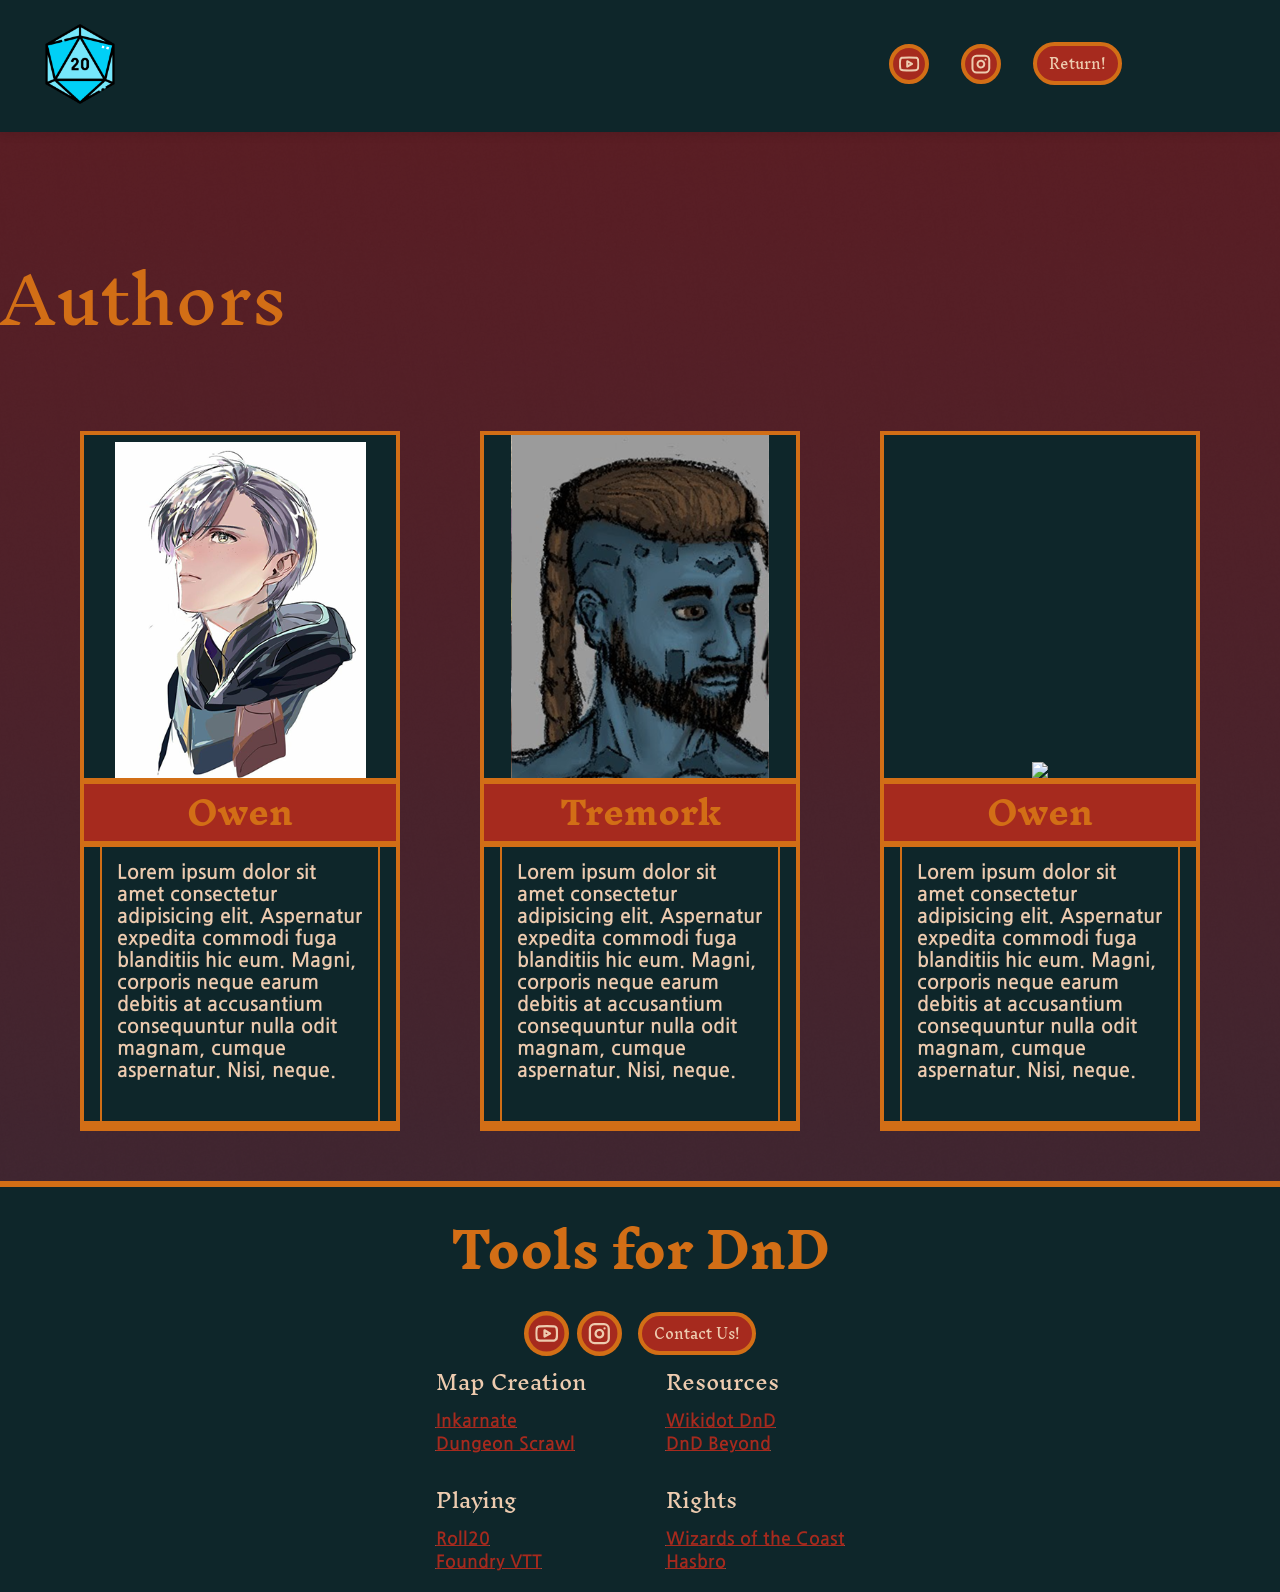
==== Contact.html @ 230462bc "Página Contacto Los divs son responsive solo que falta agregar mis imágenes, texto de relleno y arre" ====
<!DOCTYPE html>
<html>
	<head>
		<meta charset="UTF-8" name="viewport" content="width=device-width, initial-scale=1.0">
		<title>Discover DnD!</title>
		<link rel="preconnect" href="https://fonts.googleapis.com">
<link rel="preconnect" href="https://fonts.gstatic.com" crossorigin>
<link href="https://fonts.googleapis.com/css2?family=Audiowide&family=Inknut+Antiqua:wght@300;400;500;600;700;800;900&family=Space+Grotesk:wght@300..700&display=swap" rel="stylesheet">
		<link rel="stylesheet" href="Css/fonts.css">
		<link rel="stylesheet" href="Css/texts.css">
		<link rel="stylesheet" href="Css/buttons.css">
		<link rel="stylesheet" href="Css/footer.css">
		<link rel="stylesheet" href="Css/navbar.css">
		<link rel="stylesheet" href="Css/responsive.css">
        <link rel="stylesheet" href="Css/Contact.css">
		<style>

			.center{
				display: flex;
  justify-content: center;
  align-items: center;
			}

			.column{
				flex-direction: column;
				gap: 1px;
			}
			.caja{
				margin: 0; padding: 0;/*
				border-width: 5px;
				border-color: aqua;
				border-style: dashed;*/

				top: 0;
				left: 0;
			}

		</style>
		
	</head>
	<body style="margin: 0; background-image: url('/Images/Background.png'); background-size: cover;">
		<header>
				<nav>
					<div class="nav-container">
						<div class="cajaDado">
							<img src="Images/Dado.png" 
								alt="Dado Interactuable" 
								style="width: 100%; max-width: 80px; cursor: pointer;"
								onClick="TirarDado()">
						</div>
					<div class="caja1">
						<div class="cajaImagen">
							<svg width="40" height="40" viewBox="0 0 59 59" fill="none" xmlns="http://www.w3.org/2000/svg">
								<circle cx="29.5" cy="29.5" r="26.5" fill="#A62A1E" stroke="#D26E16" stroke-width="6"/>
								<g clip-path="url(#clip0_2013_942)">
								<path d="M42.7669 22.8074C42.6198 22.2198 42.3203 21.6814 41.8985 21.2466C41.4768 20.8118 40.9477 20.496 40.3648 20.3311C38.2352 19.811 29.7165 19.811 29.7165 19.811C29.7165 19.811 21.1977 19.811 19.0681 20.3806C18.4852 20.5455 17.9561 20.8613 17.5344 21.2961C17.1126 21.7309 16.8131 22.2693 16.666 22.857C16.2762 25.0183 16.0856 27.2108 16.0964 29.407C16.0825 31.6197 16.2732 33.8289 16.666 36.0065C16.8281 36.5759 17.1344 37.0938 17.5552 37.5103C17.976 37.9267 18.497 38.2276 19.0681 38.3838C21.1977 38.9534 29.7165 38.9534 29.7165 38.9534C29.7165 38.9534 38.2352 38.9534 40.3648 38.3838C40.9477 38.2189 41.4768 37.9031 41.8985 37.4683C42.3203 37.0335 42.6198 36.4951 42.7669 35.9074C43.1537 33.7624 43.3443 31.5866 43.3365 29.407C43.3504 27.1943 43.1597 24.985 42.7669 22.8074Z" stroke="#EDCBAF" stroke-width="3" stroke-linecap="round" stroke-linejoin="round"/>
								<path d="M26.9305 33.4558L34.0501 29.407L26.9305 25.3581V33.4558Z" stroke="#EDCBAF" stroke-width="3" stroke-linecap="round" stroke-linejoin="round"/>
								</g>
								<defs>
								<clipPath id="clip0_2013_942">
								<rect width="29.7164" height="29.7164" fill="white" transform="translate(14.8584 14.8584)"/>
								</clipPath>
								</defs>
							</svg> 
						</div>

						<div class="cajaImagen">
							<svg width="40" height="40" viewBox="0 0 59 59" fill="none" xmlns="http://www.w3.org/2000/svg">
								<circle cx="29.5" cy="29.5" r="26.5" fill="#A62A1E" stroke="#D26E16" stroke-width="6"/>
								<path d="M36.0937 22.9068H36.1061M23.0928 17.335H35.4746C38.8938 17.335 41.6656 20.1067 41.6656 23.5259V35.9077C41.6656 39.3269 38.8938 42.0987 35.4746 42.0987H23.0928C19.6736 42.0987 16.9019 39.3269 16.9019 35.9077V23.5259C16.9019 20.1067 19.6736 17.335 23.0928 17.335ZM34.2365 28.9368C34.3893 29.9672 34.2132 31.0197 33.7335 31.9443C33.2537 32.869 32.4945 33.6188 31.564 34.0872C30.6335 34.5556 29.579 34.7186 28.5504 34.5531C27.5219 34.3876 26.5718 33.902 25.8352 33.1654C25.0985 32.4287 24.6129 31.4786 24.4474 30.4501C24.2819 29.4216 24.445 28.3671 24.9133 27.4365C25.3817 26.506 26.1315 25.7469 27.0562 25.2671C27.9809 24.7873 29.0333 24.6113 30.0638 24.7641C31.1149 24.9199 32.088 25.4097 32.8394 26.1611C33.5908 26.9125 34.0806 27.8856 34.2365 28.9368Z" stroke="#EDCBAF" stroke-width="3" stroke-linecap="round" stroke-linejoin="round"/>
							</svg>
						</div>
						<div id="contact" >
							<a href="./index.html"><button class="button">Return!</button></a>

						</div>
					</div>               

				</nav>
							<!-- AQUÍ es donde aparecerá el número -->
				<div id="NavNumber">0</div>
		</header>
<main>
      <br> <br> <br> <br> <br> <br> <br> <br> <br> <br> <br> <br> 
    <h1> Authors</h1>
        <div class="caja principal" >
            <!--Iker-->
            <div class="caja integrantes" onclick="toggleAutor(this)" >
                <div class="caja foto">
                    <img src="./Images/Owen.png" 
                        data-img1= "./Images/Owen.png" 
                        data-img2="./Images/Iker.png">
                </div>
                <div class="caja nombre">
                    <h3 data-t1="Owen"
                    data-t2="Iker Rero">
                    Owen
                    </h3>
                </div>
                <div class="caja text">
                    <p data-p1 ="Lorem Ipsum is simply dummy text of the printing and typesetting. levae me aloina type shit haha."
                    data-p2 ="Experto en diseño de interfaces y experiencia de usuario con más de 10 años en la industria " >
                        Lorem ipsum dolor sit amet consectetur adipisicing elit. Aspernatur expedita commodi fuga blanditiis hic eum. Magni, corporis neque earum debitis at accusantium consequuntur nulla odit magnam, cumque aspernatur. Nisi, neque.
                    </p>
                </div>

            </div> 
            <!--Adri-->
             <div class="caja integrantes" onclick="toggleAutor(this)" >
                <div class="caja foto">
                    <img src="./Images/Tremork.png" 
                        data-img1="./Images/Tremork.png" 
                        data-img2="./Images/Adri.png">
                </div>
                <div class="caja nombre">
                    <h3 data-t1="Tremork"
                    data-t2="Adrián García">
                    Tremork
                    </h3>
                </div>
                <div class="caja text">
                    <p data-p1 ="Lorem Ipsum is simply dummy text of the printing and typesetting. levae me aloina type shit haha."
                    data-p2 ="Mi objetivo es crear productos digitales que impacten positivamente en la vida de las personas" >
                        Lorem ipsum dolor sit amet consectetur adipisicing elit. Aspernatur expedita commodi fuga blanditiis hic eum. Magni, corporis neque earum debitis at accusantium consequuntur nulla odit magnam, cumque aspernatur. Nisi, neque.
                    </p>
                </div>

            </div>
            <!--Sergio-->
             <div class="caja integrantes" onclick="toggleAutor(this)" >
                <div class="caja foto">
                    <img src="https://i.imgur.com/8nNfH0R.png" 
                        data-img1="https://i.imgur.com/8nNfH0R.png" 
                        data-img2="https://i.imgur.com/O6S6W8G.png">
                </div>
                <div class="caja nombre">
                    <h3 data-t1="Owen"
                    data-t2="Sergio Alonso">
                    Owen
                    </h3>
                </div>
                <div class="caja text">
                    <p data-p1 ="Lorem Ipsum is simply dummy text of the printing and typesetting. levae me aloina type shit haha."
                    data-p2 ="Dominio de herramientas como Figma, Adobe Suite y desarrollo frontend con React y Tailwind CSS " >
                        Lorem ipsum dolor sit amet consectetur adipisicing elit. Aspernatur expedita commodi fuga blanditiis hic eum. Magni, corporis neque earum debitis at accusantium consequuntur nulla odit magnam, cumque aspernatur. Nisi, neque.
                    </p>
                </div>

            </div>

        </div>    
</main>
		<footer>
			
			<div class="footer-top">
				<h2 class="center" style="text-align: center;">Tools for DnD</h2>
				<div class="footer-top">
					<div class="socials">
						<a href="https://www.youtube.com/@DNDWizards"> <svg width="45" height="45" viewBox="0 0 59 59" fill="none" xmlns="http://www.w3.org/2000/svg"> <circle cx="29.5" cy="29.5" r="26.5" fill="#A62A1E" stroke="#D26E16" stroke-width="6"/> <g clip-path="url(#clip0_2013_942)"> <path d="M42.7669 22.8074C42.6198 22.2198 42.3203 21.6814 41.8985 21.2466C41.4768 20.8118 40.9477 20.496 40.3648 20.3311C38.2352 19.811 29.7165 19.811 29.7165 19.811C29.7165 19.811 21.1977 19.811 19.0681 20.3806C18.4852 20.5455 17.9561 20.8613 17.5344 21.2961C17.1126 21.7309 16.8131 22.2693 16.666 22.857C16.2762 25.0183 16.0856 27.2108 16.0964 29.407C16.0825 31.6197 16.2732 33.8289 16.666 36.0065C16.8281 36.5759 17.1344 37.0938 17.5552 37.5103C17.976 37.9267 18.497 38.2276 19.0681 38.3838C21.1977 38.9534 29.7165 38.9534 29.7165 38.9534C29.7165 38.9534 38.2352 38.9534 40.3648 38.3838C40.9477 38.2189 41.4768 37.9031 41.8985 37.4683C42.3203 37.0335 42.6198 36.4951 42.7669 35.9074C43.1537 33.7624 43.3443 31.5866 43.3365 29.407C43.3504 27.1943 43.1597 24.985 42.7669 22.8074Z" stroke="#EDCBAF" stroke-width="3" stroke-linecap="round" stroke-linejoin="round"/> <path d="M26.9305 33.4558L34.0501 29.407L26.9305 25.3581V33.4558Z" stroke="#EDCBAF" stroke-width="3" stroke-linecap="round" stroke-linejoin="round"/> </g> <defs> <clipPath id="clip0_2013_942"> <rect width="29.7164" height="29.7164" fill="white" transform="translate(14.8584 14.8584)"/> </clipPath> </defs> </svg> </a> 
						<a href="https://www.instagram.com/dndwizards/"> <svg width="45" height="45" viewBox="0 0 59 59" fill="none" xmlns="http://www.w3.org/2000/svg"> <circle cx="29.5" cy="29.5" r="26.5" fill="#A62A1E" stroke="#D26E16" stroke-width="6"/> <path d="M36.0937 22.9068H36.1061M23.0928 17.335H35.4746C38.8938 17.335 41.6656 20.1067 41.6656 23.5259V35.9077C41.6656 39.3269 38.8938 42.0987 35.4746 42.0987H23.0928C19.6736 42.0987 16.9019 39.3269 16.9019 35.9077V23.5259C16.9019 20.1067 19.6736 17.335 23.0928 17.335ZM34.2365 28.9368C34.3893 29.9672 34.2132 31.0197 33.7335 31.9443C33.2537 32.869 32.4945 33.6188 31.564 34.0872C30.6335 34.5556 29.579 34.7186 28.5504 34.5531C27.5219 34.3876 26.5718 33.902 25.8352 33.1654C25.0985 32.4287 24.6129 31.4786 24.4474 30.4501C24.2819 29.4216 24.445 28.3671 24.9133 27.4365C25.3817 26.506 26.1315 25.7469 27.0562 25.2671C27.9809 24.7873 29.0333 24.6113 30.0638 24.7641C31.1149 24.9199 32.088 25.4097 32.8394 26.1611C33.5908 26.9125 34.0806 27.8856 34.2365 28.9368Z" stroke="#EDCBAF" stroke-width="3" stroke-linecap="round" stroke-linejoin="round"/> </svg> </a>
					</div>
					<a href=""><button class="button">Contact Us!</button></a>
				</div>
			</div>

			<div class="footer-links">
				<div>
					<div>
						<p class="subtitle">Map Creation</p>
						<a href="https://inkarnate.com/"><p class="link">Inkarnate</p></a>
						<a href="https://www.dungeonscrawl.com/"><p class="link">Dungeon Scrawl</p></a>
					</div>
					<div>
						<p class="subtitle">Playing</p>
						<a href="https://roll20.net/welcome"><p class="link">Roll20</p></a>
						<a href="https://foundryvtt.com/"><p class="link">Foundry VTT</p></a>
					</div>
				</div>
				<div>
					<div>
						<p class="subtitle">Resources</p>
						<a href="https://dnd5e.wikidot.com/"><p class="link">Wikidot DnD</p></a>
						<a href="https://www.dndbeyond.com/en"><p class="link">DnD Beyond</p></a>
					</div>
					<div>
						<p class="subtitle">Rights</p>
						<a href="https://company.wizards.com/es"><p class="link">Wizards of the Coast</p></a>
						<a href="https://www.hasbropulse.com/eu/en/"><p class="link">Hasbro</p></a>
					</div>
				</div>
			</div>
			
		</footer>
   		<script src="ScriptNavBar.js"> </script>
        <script src="ScriptContacto.js"> </script>

	</body>
</html>
---- Css/fonts.css ----
.inknut-antiqua-light {
  font-family: "Inknut Antiqua", serif;
  font-weight: 300;
  font-style: normal;
}

.inknut-antiqua-regular {
  font-family: "Inknut Antiqua", serif;
  font-weight: 400;
  font-style: normal;
}

.inknut-antiqua-medium {
  font-family: "Inknut Antiqua", serif;
  font-weight: 500;
  font-style: normal;
}

.inknut-antiqua-semibold {
  font-family: "Inknut Antiqua", serif;
  font-weight: 600;
  font-style: normal;
}

.inknut-antiqua-bold {
  font-family: "Inknut Antiqua", serif;
  font-weight: 700;
  font-style: normal;
}

.inknut-antiqua-extrabold {
  font-family: "Inknut Antiqua", serif;
  font-weight: 800;
  font-style: normal;
}

.inknut-antiqua-black {
  font-family: "Inknut Antiqua", serif;
  font-weight: 900;
  font-style: normal;
}

@font-face {
  font-family: "JejuGothic";
  src: url(../fonts/JejuGothic.ttf.woff) format(woff);
}
---- Css/texts.css ----
.main-title{
	font-size: 82px;
}
h1{
		color: #D26E16;
		font-weight: normal;
		
		font-family: "Inknut Antiqua", serif;
		
	}
	h2{
		color: #D26E16;
		font-weight: bold;
		
		font-family: "Inknut Antiqua", serif;
		
		
	}
	h3{
		color: #D26E16;
		font-weight: bold;
		
		font-family: "Inknut Antiqua", serif;
	}
	h4{
		color: #EDCBAF;
		
		font-family: "Inknut Antiqua", serif;
	}
	p{
		color: #EDCBAF;
		font-family: "JejuGothic";
		
	}

	.section-title{
		line-height: 1; 
		margin: 20px;
	}
	@media only screen and (min-width: 769px) {
		h1{font-size: 64px;}
		h2{font-size: 48px;}
		h3{font-size: 32px;}
		h4{font-size: 26px;}
		p{font-size: 20px;}
	}

@media only screen and (max-width: 768px ) {
		h1{font-size: 48px;}
		h2{font-size: 32px;}
		h3{font-size: 28px;}
		h4{font-size: 22px;}
		p{font-size: 16px;}
}
---- Css/buttons.css ----
.button{

  box-sizing: border-box;
  border-radius: 999px; 
  background-color: #A62A1E;
  border: 0.3rem solid #D26E16;
  outline-offset: 0.3rem;
  padding: 0px;
  padding-left: 12px;
  padding-right: 12px;
  text-align: center;
  color: #EDCBAF;
  font-family: "Inknut Antiqua", serif;

}

.button:hover{
background-color: #40130E;
color: #A62A1E;
cursor: pointer;
}

.info1
{
  border:solid 1px black; 
  background-color: rgba(225, 225, 225,0.6);
  border-radius: 50px;
  width: 20px; height: 20px;
  box-sizing: border-box;

  position:relative;
}

div:hover .info1{ 
  background-color: rgba(200, 200, 200,0.8);
  scale: 1.2;
}

.rButton{
    background-image: url("../Images/SVG/R_Botton_Flecha.svg");
    background-repeat: no-repeat;
    background-size: contain;
    width: 120px; height:120px;
    cursor: pointer;
    border: none;

}

.rButton:hover{
    background-image: url("../Images/SVG/R_Botton_Flecha_Press.svg");
    background-repeat: no-repeat;
    background-size: contain;
    cursor: pointer;
    border: none;
    transform: scale(1.1);
    
}

.lButton{
    background-image: url("../Images/SVG/L_Botton_Flecha.svg");
    background-repeat: no-repeat;
    background-size: contain;
    width: 120px; height:120px;
    cursor: pointer;
    border: none;

}

.lButton:hover{
    background-image: url("../Images/SVG/L_Botton_Flecha_Press.svg");
    background-repeat: no-repeat;
    background-size: contain;
    cursor: pointer;
    border: none;
    transform: scale(1.1);
}

.class-button{

  box-sizing: border-box;
  border-radius: 999px; 
  background-color: #A62A1E;
  border: 0.3rem solid #D26E16;
  outline-offset: 0.3rem;
  width: 30%;
  padding: 0px;
  padding-left: 12px;
  padding-right: 12px;
  text-align: center;
  color: #EDCBAF;
  font-family: "Inknut Antiqua", serif;

}

.class-button:hover{
background-color: #40130E;
color: #A62A1E;
cursor: pointer;
}
---- Css/footer.css ----
footer{
				background-color: #0E262A;
                border-top: 6px solid #D26E16;
                box-sizing: border-box;
                padding-bottom: 20px;
			}

            .footer-top{
                display: flex;
                flex-direction: column;
                align-items: center;
                gap: 0;
            }


            .footer-top > div{
                display: flex;
                align-items: center;
                flex-direction: row;
                gap: 16px;
            }

            .footer-top-icons {
                display: flex;
                align-items: center;
                gap: 16px;
            }

            

            .footer-top > div > div{
                display: flex;
                gap: 8px;
            }

            .footer-links{
                display: flex;
                align-items: center;
                justify-content: center;
                gap: 80px;
                max-width: 100%;
                overflow-x: hidden;
                flex-wrap: wrap;
            }

            .footer-links > div{
                display: flex;
                align-items: flex-start;
                flex-direction: column;
                gap: 20px;
            }

            .footer-links > div > div {
                display: flex;
                flex-direction: column;
                gap: 4px;
            }

            .footer-top a {
                display: flex;
                align-items: center;
                justify-content: center;
                padding: 0;
                line-height: 0;
                text-decoration: none;
            }

            .footer-links  .subtitle{
                
				font-size: 20px;
				font-family: "Inknut Antiqua", serif;
                margin: 0;
            }

            .footer-links  .link{
                color: #A62A1E;
                text-decoration: underline;
                font-size: large;
            }

            @media (max-width: 600px) {
    .footer-links{
        flex-direction: column;
        gap: 5px; 
        align-items: center;
    }
}
---- Css/navbar.css ----
* {
    margin:0;
    padding:0;
    box-sizing: border-box;  
}

nav {
    background-color: #0E262A;
    padding: 1rem 2rem;
    box-shadow: 0 2px 10px rgba(0, 0, 0, 0.1);
    width: 100%;
    /* Eliminamos el position fixed de aquí para que mande el header */
}


.nav-container {
   display: flex; 
   justify-content: space-between;
   align-items: center;
   max-width: 1200px;
   margin: 0 auto;

}

.nav-links{
    display: flex;
    gap: 2rem;
    list-style: none;
    transition: all 0.3s ease;
}

.nav-links a{
    color: #EDCBAF;
    text-decoration: none;
    font-weight: 500;
    font-family: "Inknut Antiqua", serif;
    transition: all 0.2s;
}

.nav-links a:hover{
    color: #A62A1E;
    cursor: pointer;
}

.menu-btn {
    display: none;
    background: none;
    border: none;
    color: #D26E16;
    font-size: 2rem;
    cursor: pointer;
}

@media (max-width: 768px){
    .menu-btn {
    display: block;
}

@media only screen and (max-width: 768px )and (min-width: 375px )  {
    .nav-links{
        clip-path: circle(0px at 45% -10%);
    }
}
@media only screen and (max-width:375px ) {
    .nav-links{
        clip-path: circle(0px at 90% -10%);
    }
}
    .nav-links{
        position: fixed;
        top: 100px;
        left: 0;
            width: 100%;
        background-color: #0E262A;
        flex-direction: column;
        align-items: center;
        padding: 1rem;
        pointer-events: none;
    }
.nav-links.active{
    clip-path: circle(1000px at 90% -10%);
    pointer-events: all;
}

.nav-links li{
opacity: 0;
transform: traslateY(20px);
transition: all 0.3s ease;
}
.nav-links.active li{
    opacity: 1;
    transform: translateY(0);
}

.nav-links li:nth-child(1){transition-delay: 0.1s;}
.nav-links li:nth-child(2){transition-delay: 0.2s;}
.nav-links li:nth-child(3){transition-delay: 0.3s;}
.nav-links li:nth-child(4){transition-delay: 0.4s;}
.nav-links li:nth-child(5){transition-delay: 0.5s;}
}

header {
    position: fixed;
    top: 0;
    left: 0;
    width: 100%;
    z-index: 1000;
    transition: transform 0.3s ease-in-out;
}

.header-hidden {
    transform: translateY(-100%);
}

.main-container {
    padding-top: 80px;
}


/* --- RESULTADO DEL DADO --- */
#NavNumber {
    border-radius: 20%;
    background-color: #A62A1E; 
    border-color: #D26E16;
    color: #EDCBAF;
    border-width: 2px;
    border-style: solid;
    box-sizing: border-box;
    
    position: fixed;
    top: 120px;
    left: 40px;
    width: 70px; 
    height: 70px;
    
    display: flex;
    align-items: center;
    justify-content: center;
    font-family: "Inknut Antiqua", serif;
    font-weight: bold;
    font-size: 24px;

    opacity: 0;
    pointer-events: none;
    transform: translateY(20px);
    transition: all 0.4s cubic-bezier(0.175, 0.885, 0.32, 1.275);
    z-index: 999;
}

#NavNumber.mostrar {
    opacity: 1;
    transform: translateY(0);
}

#NavNumber.irse-arriba {
    opacity: 0;
    transform: translateY(-60px);
}

  #NavBar {

            box-sizing:border-box;
            margin:0; padding:0;

            border-bottom-style: solid;
            border-bottom-color:  rgb(197, 195, 43);
            border-bottom-width:  10px;

            width:100%; 
            background-color: rgb(44, 25, 25);
            position:relative;
            position: sticky;
            top: 0;
            overflow: hidden;
        }

        .cajaDado{   
            margin:0px; padding:0px; 
            
            position:relative;
            box-sizing:border-box;
            float:left;
            align-content: center;
        }
        .caja1{   
            margin:0px; padding:0px; 
            position:relative;
            box-sizing:border-box;
            float:right;
            align-content: center;
        }
        .caja2{   
            margin:0px; padding:0px;  
            position:relative;
            box-sizing:border-box;
            float:right;
        }
        .cajaTexto{
            margin:0px; padding:0px; 
            position:relative;
            box-sizing:border-box;
            float:left;
            align-content: center;
            
        }
        .cajaImagen{
            margin:0px; padding:0px; 
            padding-left: 2.5%;
            width: 20%;height: 80px; 
            position:relative;
            box-sizing:border-box;
            float:left;
            align-content: center;
            
        }
        #contact{
            padding-bottom: 3%;
            margin:0px;
            height: 80px; 
            position:relative;
            box-sizing:border-box;
            float:left;
            align-content: center;
        }

        a{ color: #EDCBAF; font-family: "Inknut Antiqua";}
---- Css/responsive.css ----
html, body {
    min-height: 100vh;
    width: 100%;
    margin: 0;
    padding: 0;
    overflow-x: hidden;
}
body {
    min-height: 100vh;
    width: 100%;
}
main {
    width: 100%;
}

@media only screen and (min-width: 769px) {
    /* For Computer: */
    .cajaTexto {
        width: 25%;height: 80px; 
    }
       @media only screen and (min-width: 1141px ) {
        a{font-size: 20px;}
        svg{scale: 1;}
        #contact{width: 60%;padding-left: 2.5%;}
        .caja1{ width: 30%;height: 100px;}
        .caja2{ width: 60%;height: 100px;}
        .cajaDado{width: 15%;height: 100px; }
        .rButton{width: 120px;height: 120px; }
        .lButton{width: 120px;height: 120px; }
        .titulo-raza{font-size: 20px;}
    
    } 
    #imgMostruo{width: 50%; height: 100%;}
    #textMostruo{width: 50%; height: 100%;}
    #Mostruo{width: 100%; height: 500px;}

    #info1{top: 15%; left: 14%;}
    #info2{top: 60%; left: 27%;}
    #info3{top: 75%; left: 30%;}
    #info4{top: 35%; left: 40%;}
        
}

@media only screen and (max-width: 1140px ) {
    a{font-size: 15px;}
    .cajaImagen{display: none; width: 0;}
    .rButton{width: 120px;height: 120px; }
    .lButton{width: 120px;height: 120px; }
    #contact{width: 100%; padding-left: 10%;}
        .caja1{ width: 30%;height: 100px;}
        .caja2{ width: 60%;height: 100px;}
        .cajaDado{width: 15%;height: 100px; }
    #imgMostruo{width: 67%; height: 100%;}
    #textMostruo{width: 33%; height: 100%;}
    #Mostruo{width: 100%; height: 500px;}

    #info1{top: 15%; left: 15%;}
    #info2{top: 60%; left: 35%;}
    #info3{top: 75%; left: 40%;}
    #info4{top: 35%; left: 50%;}


}



@media only screen and (max-width: 768px )and (min-width: 375px )  {
    /* For Tablet: */
   .cajaTexto {
        width: 50%;height: 40px; 
    }

    .caja1{ width: 30%;height: 100px;}
    .caja2{ width: 60%;height: 100px;}
    .cajaDado{width: 30%;height: 100px; }
     .titulo-raza{font-size: 16px;}
     #imgMostruo{width: 100%; height: 70%;}
    #textMostruo{width: 100%; height: 30%;}
    #Mostruo{width: 100%; height: 800px;}

    #info1{top: 8%; left: 23%;}
    #info2{top: 37%; left: 50%;}
    #info3{top: 45%; left: 60%;}
    #info4{top: 25%; left: 70%;}

    .rButton{width: 100px;height: 100px; }
    .lButton{width: 100px;height: 100px; }
    
}
@media only screen and (max-width: 500px )and (min-width: 375px )  {
    #info1{top: 8%; left: 23%;}
    #info2{top: 25%; left: 50%;}
    #info3{top: 35%; left: 60%;}
    #info4{top: 15%; left: 70%;}
    .rButton{width: 80px;height: 80px; }
    .lButton{width: 80px;height: 80px; }
    .titulo-raza{font-size: 12px;}
}
@media only screen and (max-width: 375px) {
    /* For Mobile phones: */
   .cajaTexto {
        display: none; 
    }
    #NavBar{
        display:flex;
        flex-direction: row;
        justify-content: space-between;
    }
    .caja1{ display: none;}
    .caja2{ width: 30%;height: 100px;}
    .cajaDado{width: 30%;height: 100px; }
    .titulo-raza{font-size: 7px;}
    .rButton{width: 50px;height: 50px; top: 50%;}
    .lButton{width: 50px;height: 50px; }

    #imgMostruo{width: 100%; height: 35%;}
    #textMostruo{width: 100%; height: 55%;}
    #Mostruo{width: 100%; height: 800px;}
    #info-movil-container{width: 100%; height: 10%;}
    

    #info1{top: 5%; left: 23%;}
    #info2{top: 15%; left: 50%;}
    #info3{top: 25%; left: 60%;}
    #info4{top: 10%; left: 80%;}
}
---- Css/Contact.css ----
@media only screen and (min-width: 1100px) {
    .integrantes{  width: 25%;}
    .principal{flex-direction: row; height: 800px;}
}

@media only screen and (max-width: 1100px) {
    .integrantes{  width: 70%;}
    .principal{flex-direction: column; height: 2500px;}
}
.principal{
    display: flex;
    align-items: center;
    justify-content:space-evenly;
     width: 100%; 
}

.integrantes{
    height: 700px;
      display: flex;
    align-items: center;
    flex-direction: column;

    background-color: #0E262A;
    border-color: #D26E16; 
    border-style: solid;
    border-width: 4px;
    border-bottom-width: 10px;
}

.integrantes:hover{
    transform: scale(1.02);
}

.foto{
    width: 100%; height: 50%;
    display: flex;
    justify-content: center;
    align-items: flex-end;
    overflow: hidden;
}

.text{

    display: block; 
    box-sizing: border-box; 
    
    width: 90%; 
    height: 40%;
    
    padding: 15px !important; 
    
    min-height: 200px;
    
    overflow:auto;

    border: 2px solid #D26E16; 
    border-bottom: none;
    border-top: none;
    
    margin: 0 auto; 
}
.nombre{
     width: 100%; height: 10%;
       display: flex;
    align-items: center;
    justify-content: center;

    background-color:  #A62A1E;;
       border-color: #D26E16; 
    border-style: solid;
    border-width: 6px;

    border-left: none; border-right: none;
}
.img-box img {
    height: 90%;
    width: auto;
}
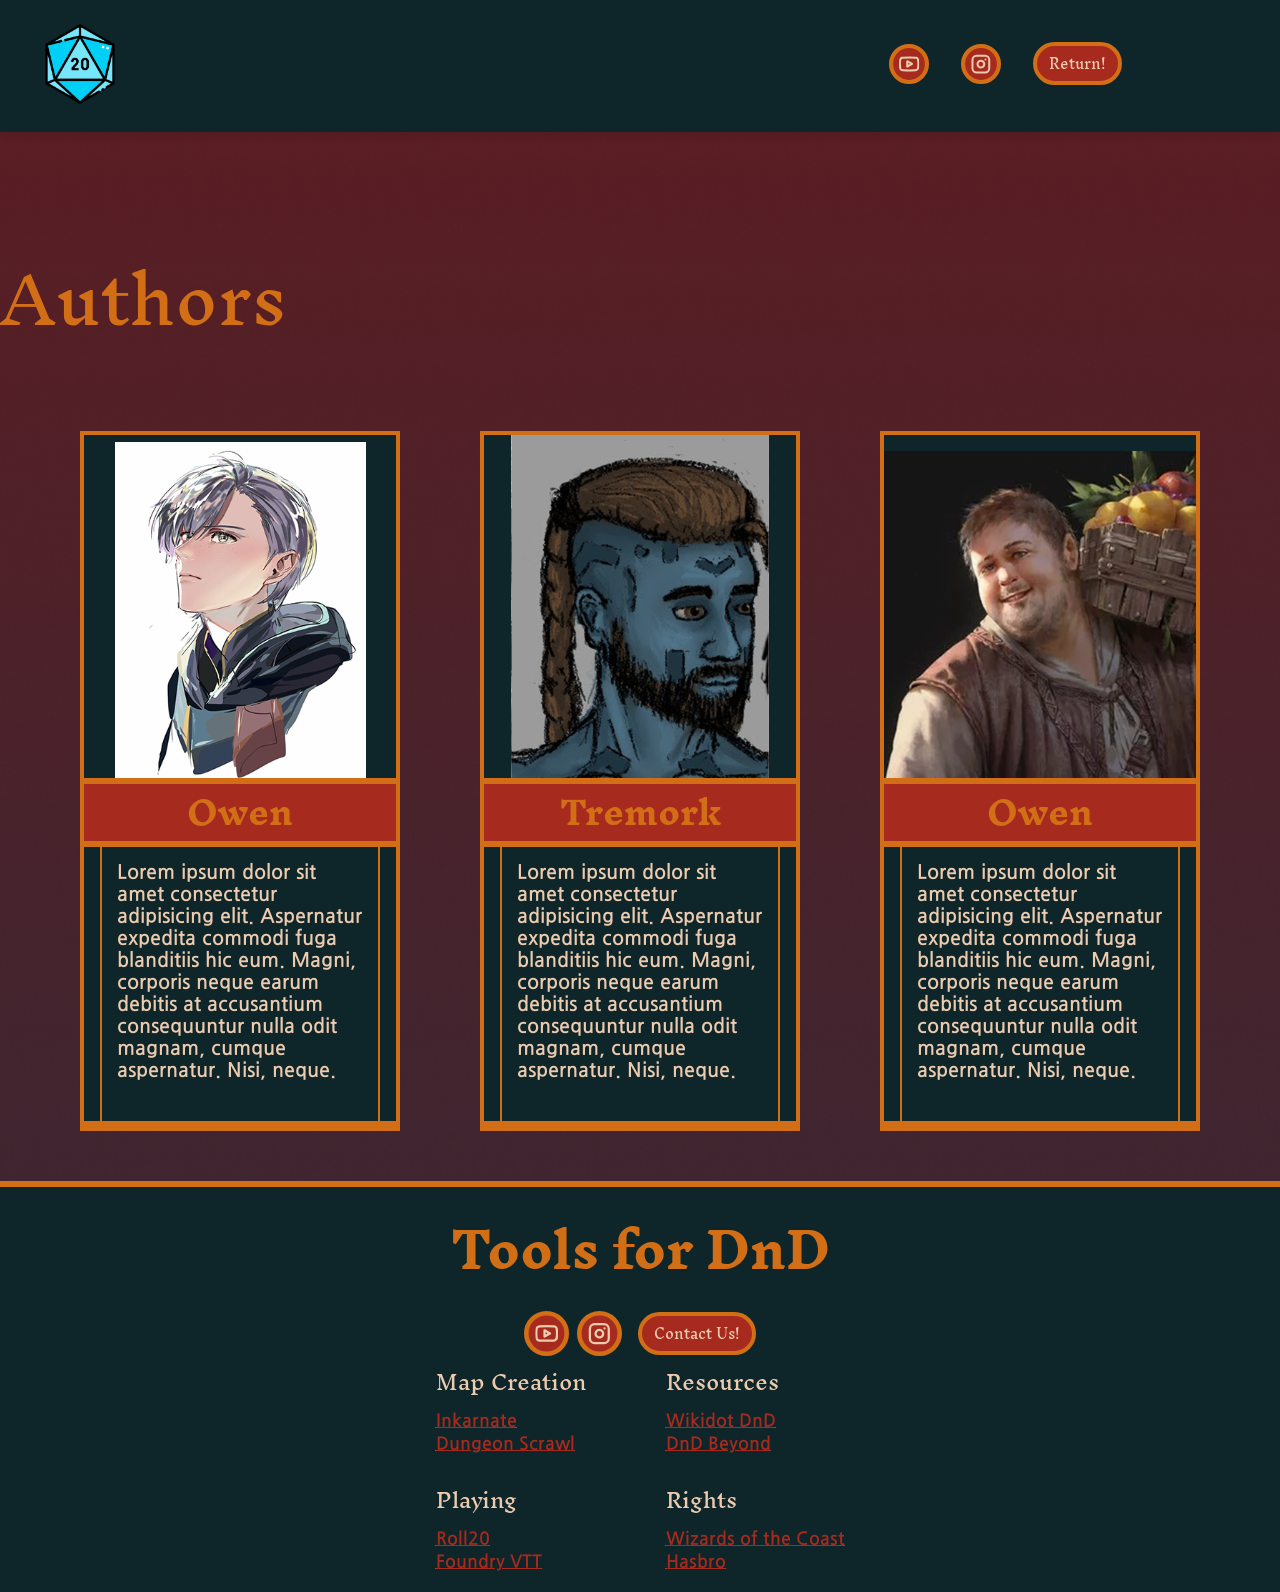
==== commit a537a1e9: "Nuevas Imagenes" ====
--- a/Contact.html
+++ b/Contact.html
@@ -129,9 +129,9 @@
             <!--Sergio-->
              <div class="caja integrantes" onclick="toggleAutor(this)" >
                 <div class="caja foto">
-                    <img src="https://i.imgur.com/8nNfH0R.png" 
-                        data-img1="https://i.imgur.com/8nNfH0R.png" 
-                        data-img2="https://i.imgur.com/O6S6W8G.png">
+                    <img src="./Images/AntonZampon.png" 
+                        data-img1="./Images/AntonZampon.png" 
+                        data-img2="./Images/Sergio.png">
                 </div>
                 <div class="caja nombre">
                     <h3 data-t1="Owen"
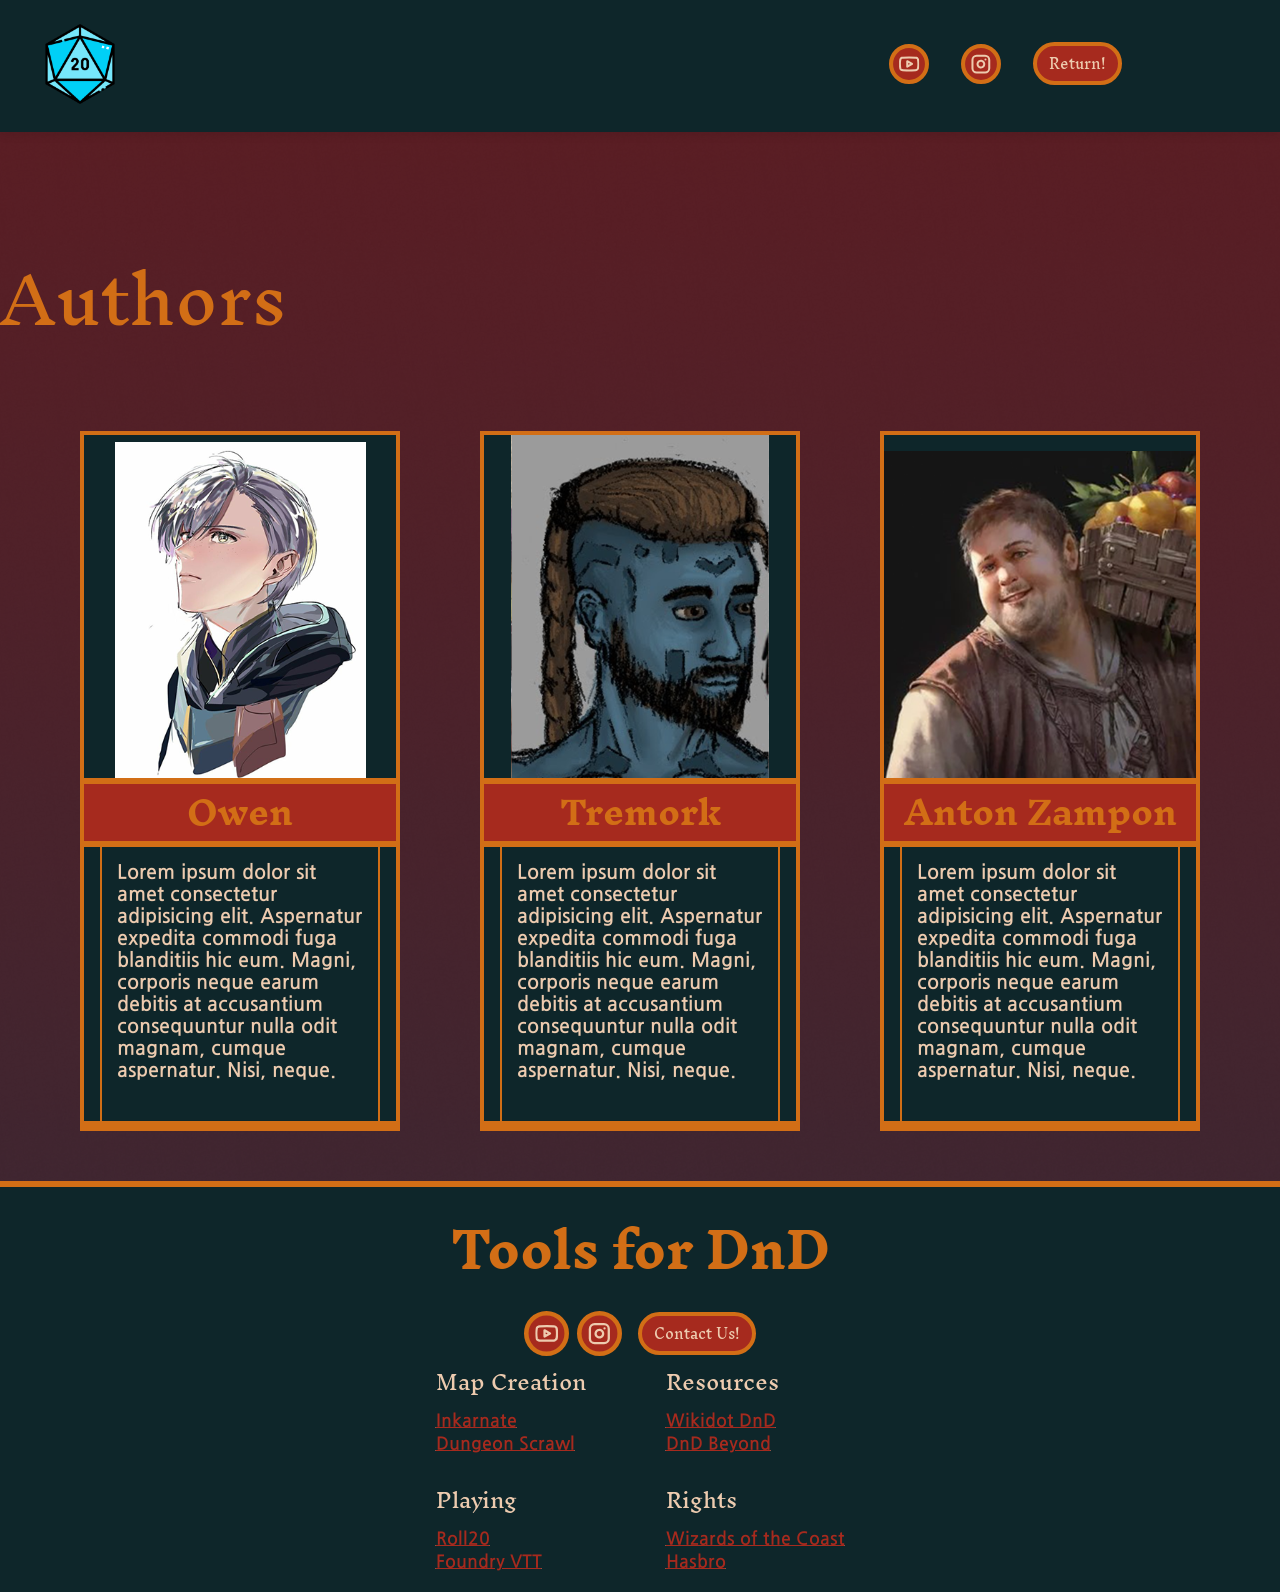
==== commit 0a5f7082: "Ultimos cambios" ====
--- a/Contact.html
+++ b/Contact.html
@@ -134,9 +134,9 @@
                         data-img2="./Images/Sergio.png">
                 </div>
                 <div class="caja nombre">
-                    <h3 data-t1="Owen"
+                    <h3 data-t1="Anton Zampon"
                     data-t2="Sergio Alonso">
-                    Owen
+                    Anton Zampon
                     </h3>
                 </div>
                 <div class="caja text">
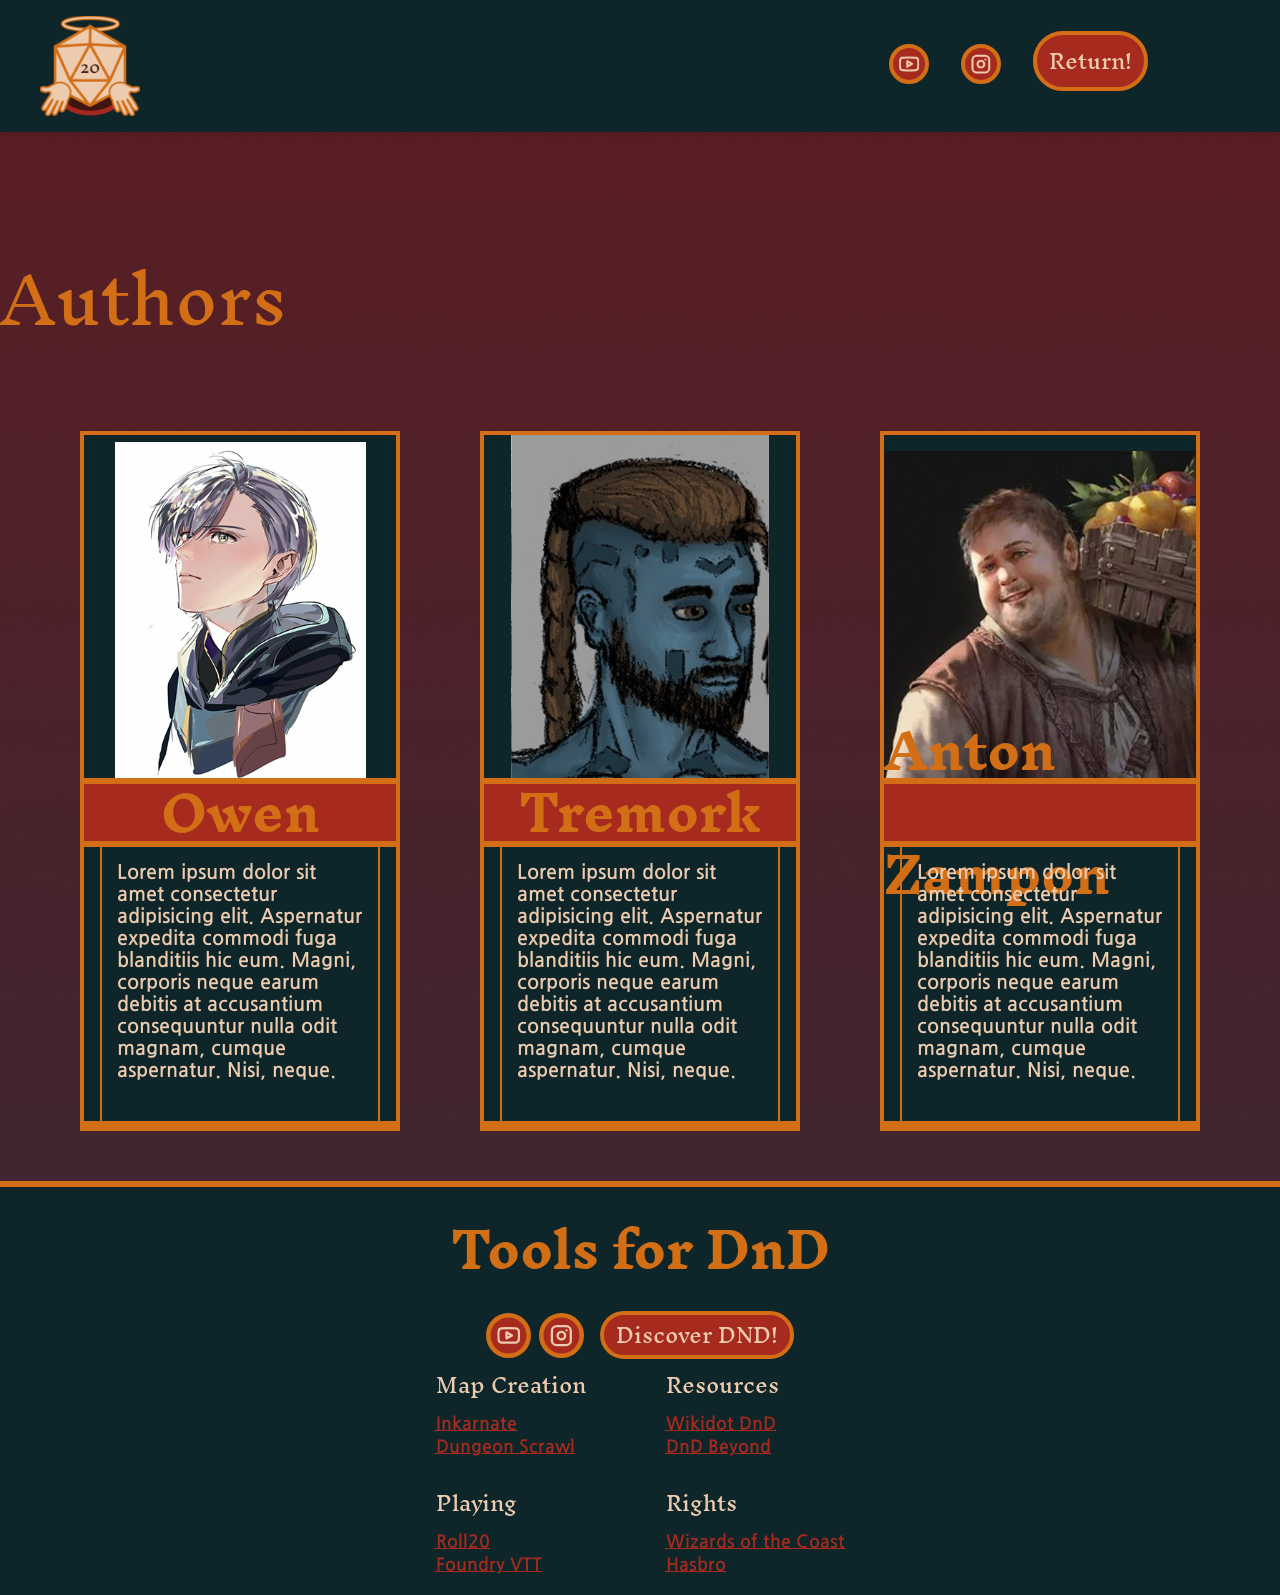
==== commit 29128388: "W3C validation (contact page)" ====
--- a/Contact.html
+++ b/Contact.html
@@ -1,7 +1,8 @@
 <!DOCTYPE html>
-<html>
+<html lang="en">
 	<head>
-		<meta charset="UTF-8" name="viewport" content="width=device-width, initial-scale=1.0">
+		<meta charset="UTF-8">
+		<meta name="viewport" content="width=device-width, initial-scale=1.0">
 		<title>Discover DnD!</title>
 		<link rel="preconnect" href="https://fonts.googleapis.com">
 <link rel="preconnect" href="https://fonts.gstatic.com" crossorigin>
@@ -43,21 +44,26 @@
 				<nav>
 					<div class="nav-container">
 						<div class="cajaDado">
-							<img src="Images/Dado.png" 
-								alt="Dado Interactuable" 
-								style="width: 100%; max-width: 80px; cursor: pointer;"
-								onClick="TirarDado()">
+							<svg width="100" height="100" viewBox="0 0 100 100" fill="none" xmlns="http://www.w3.org/2000/svg" xmlns:xlink="http://www.w3.org/1999/xlink" >
+						<rect onClick="TirarDado()" style="cursor: pointer;" width="100" height="100" fill="url(#pattern0_2019_260)"/>
+						<defs>
+						<pattern id="pattern0_2019_260" patternContentUnits="objectBoundingBox" width="1" height="1">
+						<use xlink:href="#image0_2019_260" transform="translate(0 -0.0020377) scale(0.000509424)"/>
+						</pattern>
+						<image id="image0_2019_260" width="1963" height="1971" preserveAspectRatio="none" xlink:href="[data-uri]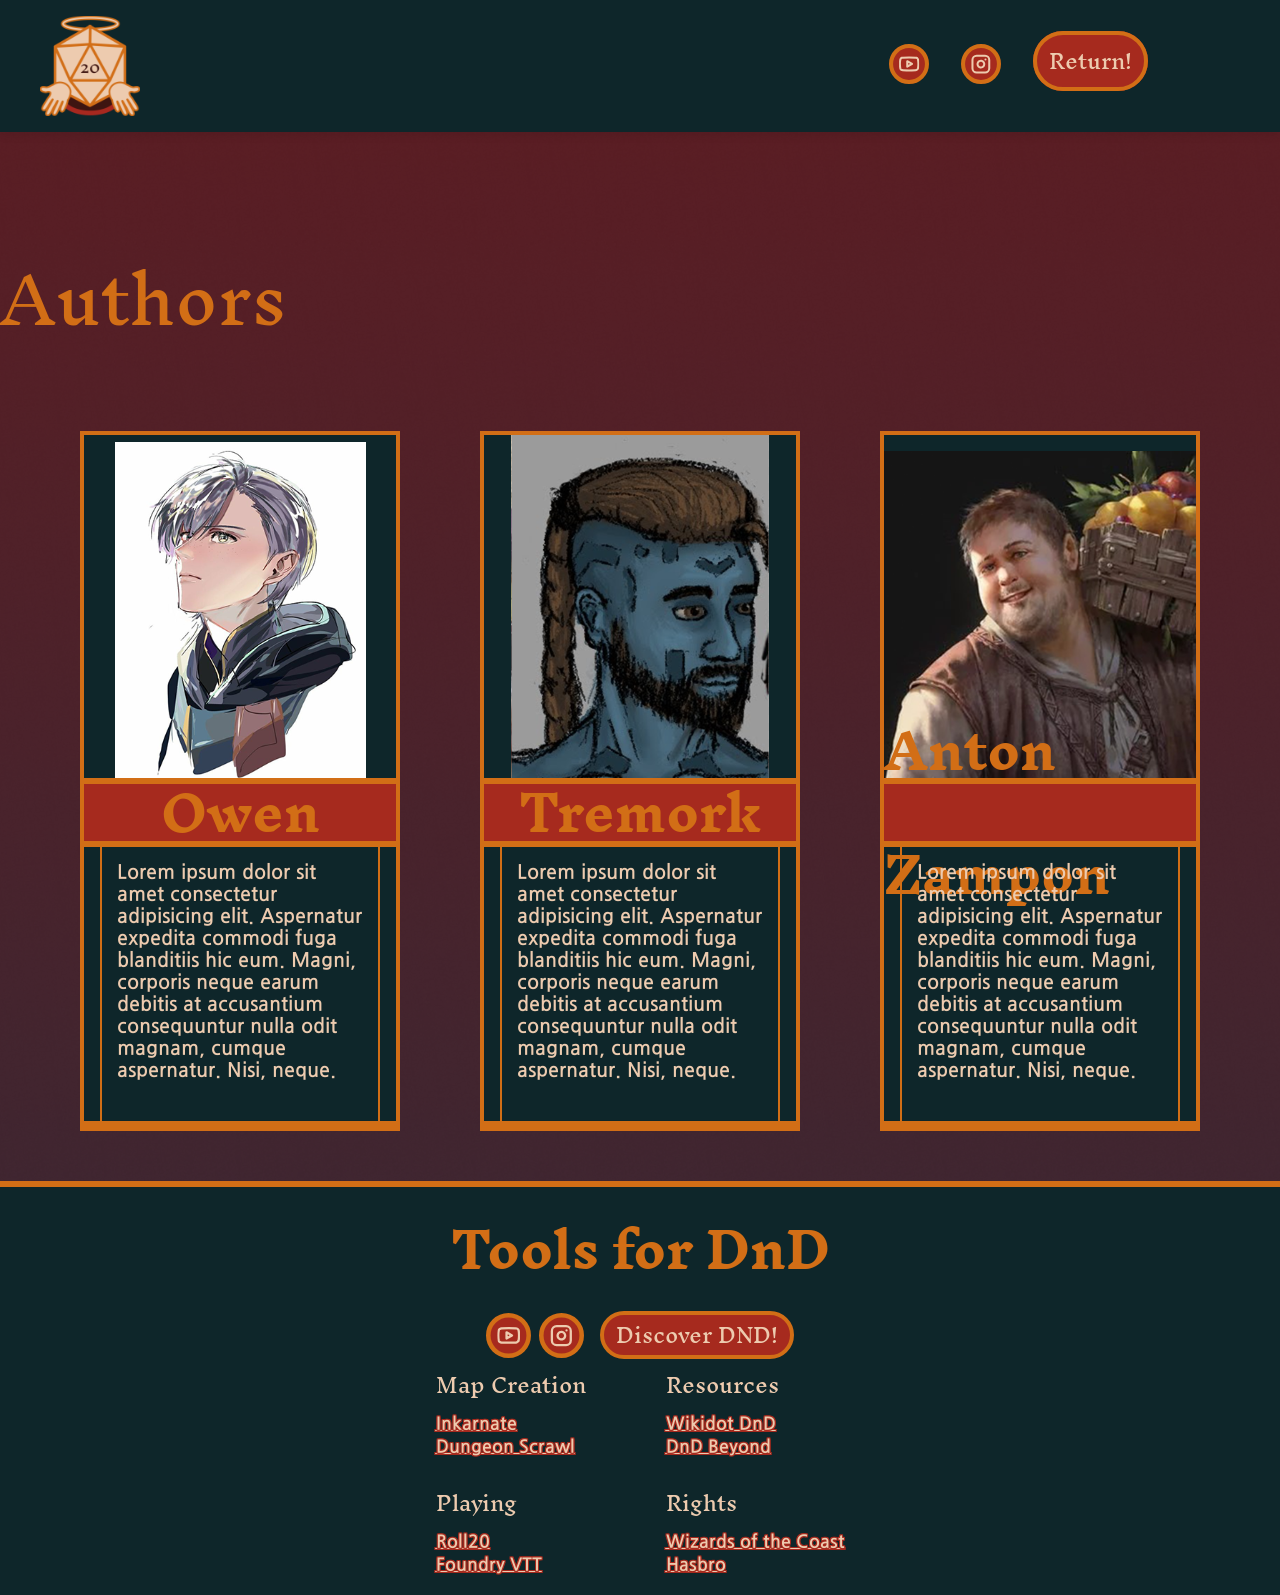
==== commit 17ddb18f: "Last changes" ====
--- a/Contact.html
+++ b/Contact.html
@@ -54,7 +54,7 @@
 						</defs>
 						</svg>
 						</div>
-					<div class="caja1">
+					<div class="caja1" id="returnHome">
 						<div class="cajaImagen">
 							<svg width="40" height="40" viewBox="0 0 59 59" fill="none" xmlns="http://www.w3.org/2000/svg">
 								<circle cx="29.5" cy="29.5" r="26.5" fill="#A62A1E" stroke="#D26E16" stroke-width="6"/>
--- a/Css/buttons.css
+++ b/Css/buttons.css
@@ -28,6 +28,16 @@
   font-family: "Inknut Antiqua", serif;
   text-decoration: none;
   white-space: nowrap;
+}
+
+
+.button-readMore{
+  text-decoration: underline;
+  color: #D26E16;
+  font-family: "Inknut Antiqua", serif;
+  background: none;
+  border: none;
+  margin: 0px;
 }
 
 .button-footer{
--- a/Css/footer.css
+++ b/Css/footer.css
@@ -82,10 +82,12 @@
             }
 
             .footer-links  .link{
-                color: #A62A1E;
+                color: #EDCBAF;
                 text-decoration: underline;
                 font-size: large;
-            }
+                text-shadow: 1px 0 #A62A1E, -1px 0 #A62A1E, 0 1px #A62A1E, 0 -1px #A62A1E,
+                1px 1px #A62A1E, -1px -1px #A62A1E, 1px -1px #A62A1E, -1px 1px #A62A1E;
+             }
 
             @media (max-width: 600px) {
     .footer-links{
--- a/Css/responsive.css
+++ b/Css/responsive.css
@@ -75,7 +75,7 @@
     .caja2{ width: 60%;height: 100px;}
     .cajaDado{width: 30%;height: 100px; }
      .titulo-raza{font-size: 16px;}
-     #imgMostruo{width: 100%; height: 70%;}
+     #imgMostruo{width: 100%; height: auto;}
     #textMostruo{width: 100%; height: 30%;}
     #Mostruo{width: 100%; height: 800px;}
 
@@ -108,6 +108,7 @@
         justify-content: space-between;
     }
     .caja1{ display: none;}
+    #returnHome{display: flex;}
     .caja2{ width: 30%;height: 100px;}
     .cajaDado{width: 30%;height: 100px; }
     .titulo-raza{font-size: 7px;}
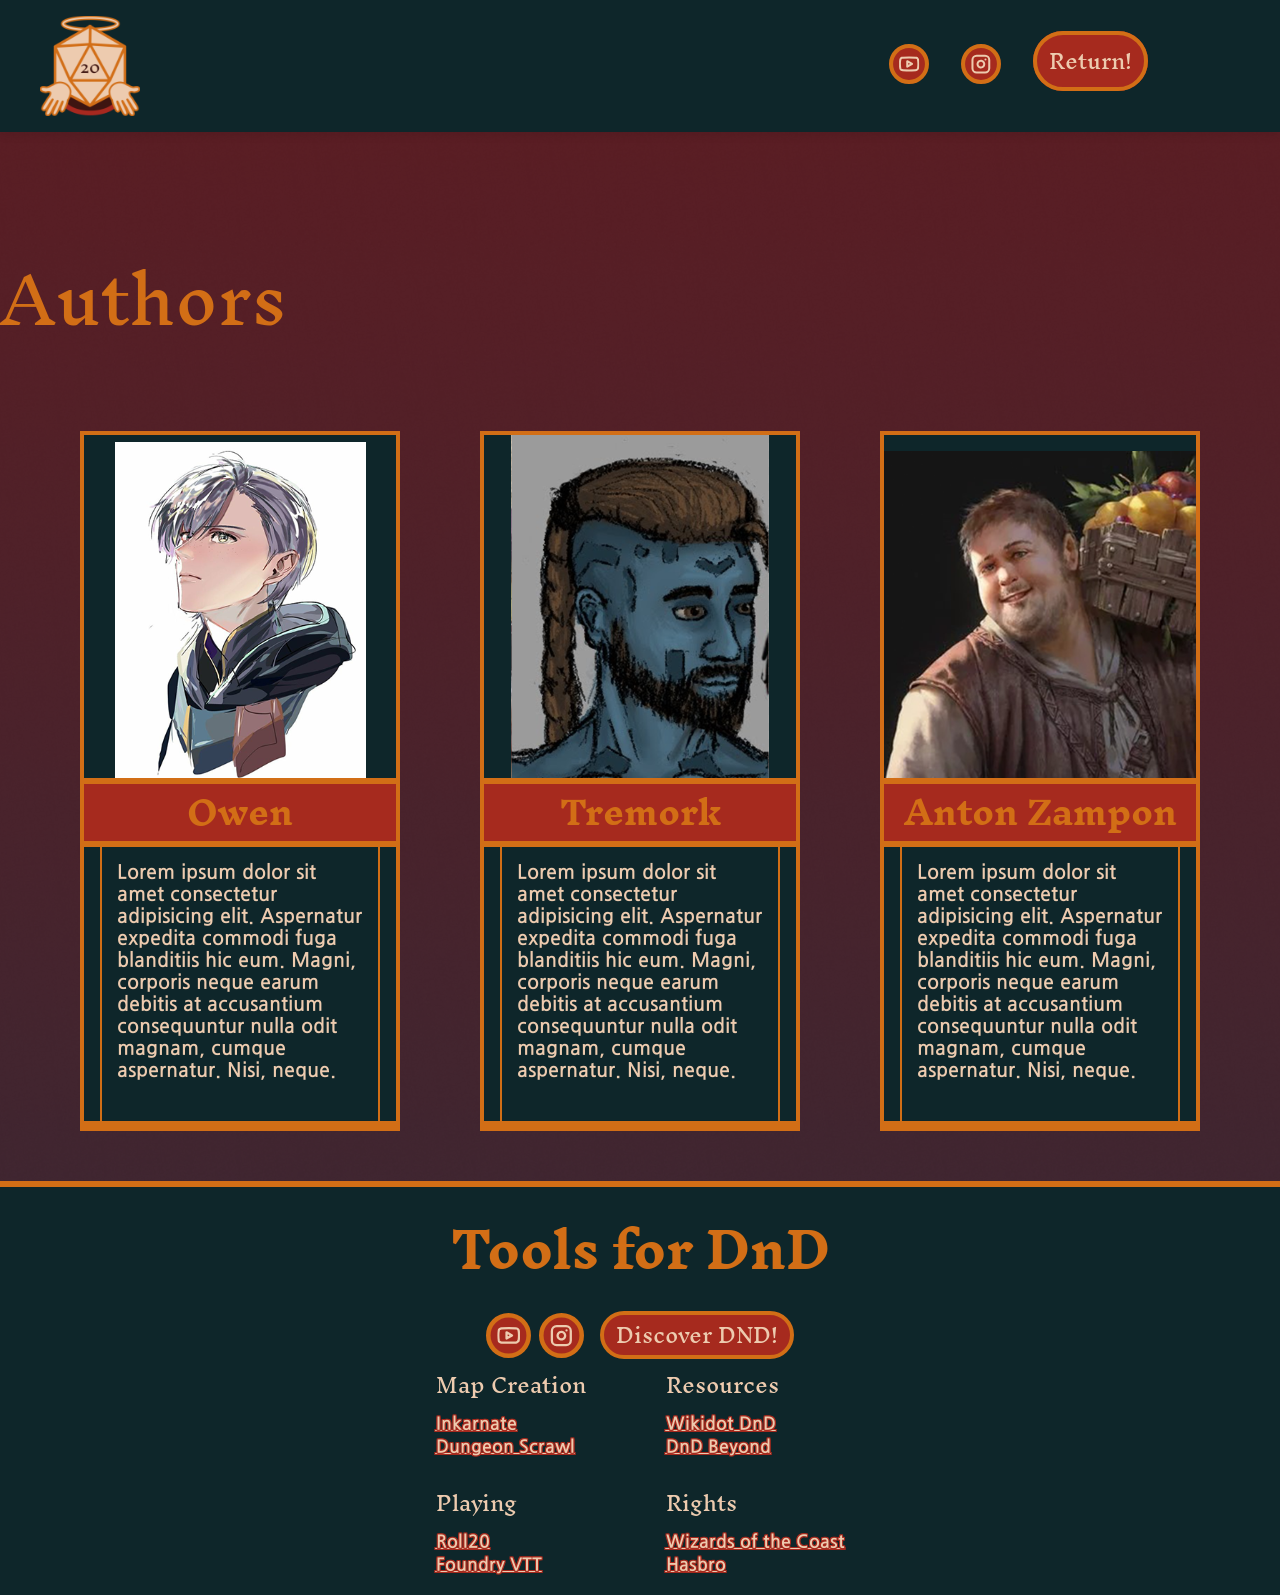
==== commit 67db3391: "Last Corecction" ====
--- a/Contact.html
+++ b/Contact.html
@@ -100,7 +100,8 @@
                 </div>
                 <div class="caja nombre">
                     <h2 data-t1="Owen"
-                    data-t2="Iker Rero">
+                    data-t2="Iker Rero"
+					class="developer-name">
                     Owen
                     </h2>
                 </div>
@@ -122,7 +123,8 @@
                 </div>
                 <div class="caja nombre">
                     <h2 data-t1="Tremork"
-                    data-t2="Adrián García">
+                    data-t2="Adrián García"
+					class="developer-name">
                     Tremork
                     </h2>
                 </div>
@@ -144,7 +146,8 @@
                 </div>
                 <div class="caja nombre">
                     <h2 data-t1="Anton Zampon"
-                    data-t2="Sergio Alonso">
+                    data-t2="Sergio Alonso"
+					class="developer-name">
                     Anton Zampon
                     </h2>
                 </div>
--- a/Css/texts.css
+++ b/Css/texts.css
@@ -44,6 +44,7 @@
 		h3{font-size: 32px;}
 		h4{font-size: 26px;}
 		p{font-size: 20px;}
+		.developer-name{font-size: 32px;}
 	}
 
 @media only screen and (max-width: 768px ) {
@@ -52,4 +53,5 @@
 		h3{font-size: 28px;}
 		h4{font-size: 22px;}
 		p{font-size: 16px;}
-}+		.developer-name{font-size: 28px;}
+	}
